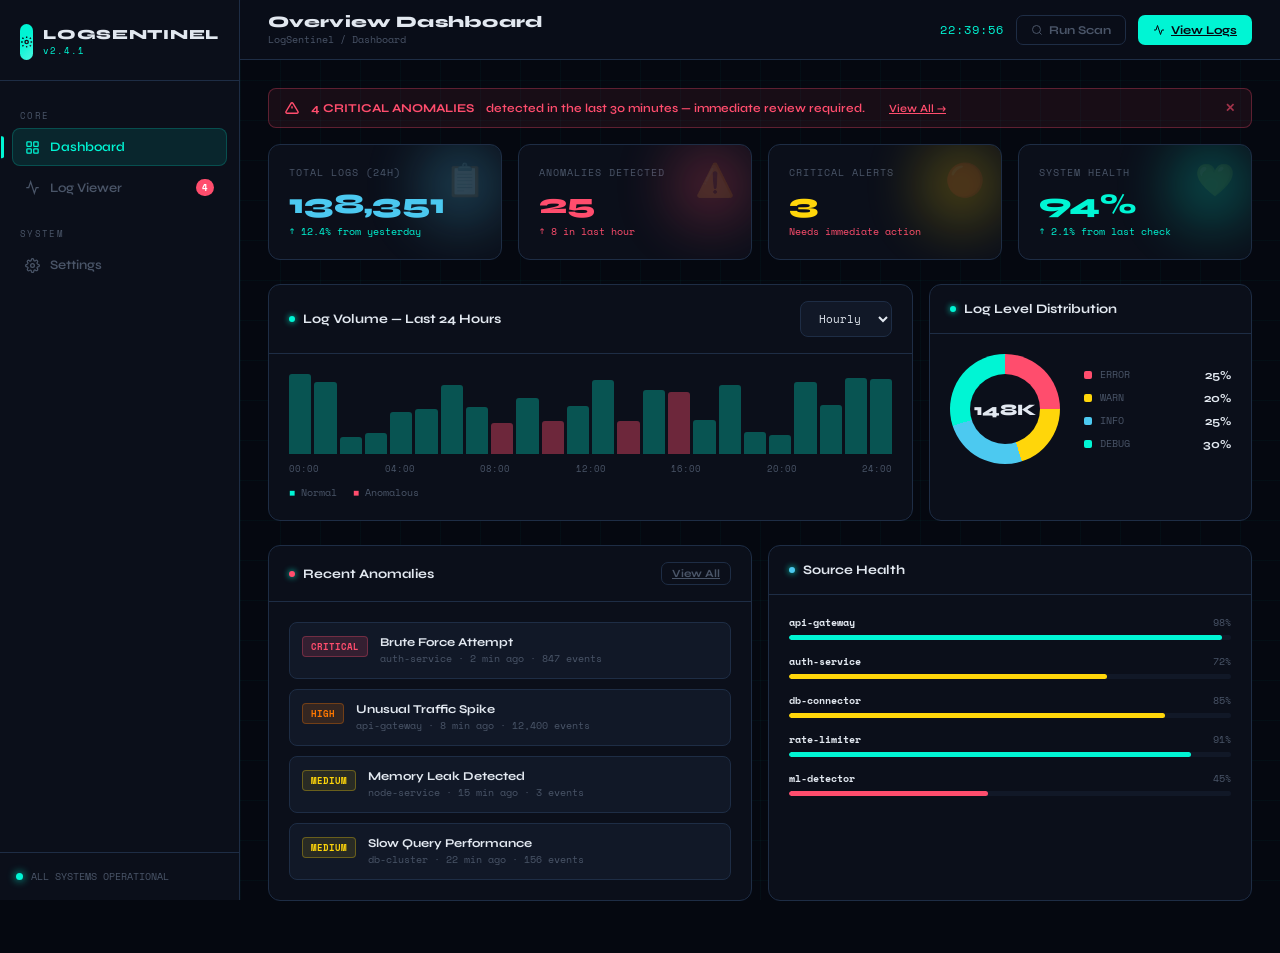
==== Frontend/index.html @ d0ed9a7e "rename Index.html to index.html" ====
<!DOCTYPE html>
<html lang="en">
<head>
  <meta charset="UTF-8" />
  <meta name="viewport" content="width=device-width, initial-scale=1.0" />
  <title>LogSentinel — Dashboard</title>
  <link rel="stylesheet" href="Css/style.css" />
</head>
<body>

<div class="app-shell">

  <!-- ═══════════════ SIDEBAR ═══════════════ -->
  <aside class="sidebar">
    <div class="sidebar-brand">
      <a class="brand-logo" href="index.html">
        <div class="brand-icon">
          <svg width="18" height="18" viewBox="0 0 24 24" fill="none" stroke="currentColor" stroke-width="2.5">
            <circle cx="12" cy="12" r="3"/>
            <path d="M12 2v3M12 19v3M4.22 4.22l2.12 2.12M17.66 17.66l2.12 2.12M2 12h3M19 12h3M4.22 19.78l2.12-2.12M17.66 6.34l2.12-2.12"/>
          </svg>
        </div>
        <div>
          <span class="brand-name">LogSentinel</span>
          <span class="brand-sub">v2.4.1 </span>
        </div>
      </a>
    </div>

    <nav class="sidebar-nav">
      <div class="nav-section-label">Core</div>

      <a class="nav-item active" href="index.html">
        <svg width="15" height="15" viewBox="0 0 24 24" fill="none" stroke="currentColor" stroke-width="2">
          <rect x="3" y="3" width="7" height="7" rx="1"/><rect x="14" y="3" width="7" height="7" rx="1"/>
          <rect x="3" y="14" width="7" height="7" rx="1"/><rect x="14" y="14" width="7" height="7" rx="1"/>
        </svg>
        Dashboard
      </a>

      <a class="nav-item" href="logs.html">
        <svg width="15" height="15" viewBox="0 0 24 24" fill="none" stroke="currentColor" stroke-width="2">
          <polyline points="22 12 18 12 15 21 9 3 6 12 2 12"/>
        </svg>
        Log Viewer
        <span class="nav-badge" id="anomaly-badge">4</span>
      </a>

      <div class="nav-section-label" style="margin-top:8px">System</div>

      <a class="nav-item" href="settings.html">
        <svg width="15" height="15" viewBox="0 0 24 24" fill="none" stroke="currentColor" stroke-width="2">
          <circle cx="12" cy="12" r="3"/>
          <path d="M19.4 15a1.65 1.65 0 00.33 1.82l.06.06a2 2 0 010 2.83 2 2 0 01-2.83 0l-.06-.06a1.65 1.65 0 00-1.82-.33 1.65 1.65 0 00-1 1.51V21a2 2 0 01-4 0v-.09A1.65 1.65 0 009 19.4a1.65 1.65 0 00-1.82.33l-.06.06a2 2 0 01-2.83-2.83l.06-.06A1.65 1.65 0 004.68 15a1.65 1.65 0 00-1.51-1H3a2 2 0 010-4h.09A1.65 1.65 0 004.6 9a1.65 1.65 0 00-.33-1.82l-.06-.06a2 2 0 012.83-2.83l.06.06A1.65 1.65 0 009 4.68a1.65 1.65 0 001-1.51V3a2 2 0 014 0v.09a1.65 1.65 0 001 1.51 1.65 1.65 0 001.82-.33l.06-.06a2 2 0 012.83 2.83l-.06.06A1.65 1.65 0 0019.4 9a1.65 1.65 0 001.51 1H21a2 2 0 010 4h-.09a1.65 1.65 0 00-1.51 1z"/>
        </svg>
        Settings
      </a>
    </nav>

    <div class="sidebar-footer">
      <div class="system-status">
        <div class="status-dot"></div>
        ALL SYSTEMS OPERATIONAL
      </div>
    </div>
  </aside>

  <!-- ═══════════════ MAIN ═══════════════ -->
  <div class="main">

    <header class="header">
      <div class="header-left">
        <div class="page-title">Overview Dashboard</div>
        <div class="page-breadcrumb">LogSentinel / Dashboard</div>
      </div>
      <div class="header-right">
        <div class="header-clock" id="clock">--:--:--</div>
        <button class="btn btn-ghost" id="scan-btn" onclick="triggerScan()">
          <svg width="12" height="12" viewBox="0 0 24 24" fill="none" stroke="currentColor" stroke-width="2">
            <circle cx="11" cy="11" r="8"/><line x1="21" y1="21" x2="16.65" y2="16.65"/>
          </svg>
          Run Scan
        </button>
        <a class="btn btn-primary" href="logs.html">
          <svg width="12" height="12" viewBox="0 0 24 24" fill="none" stroke="currentColor" stroke-width="2">
            <polyline points="22 12 18 12 15 21 9 3 6 12 2 12"/>
          </svg>
          View Logs
        </a>
      </div>
    </header>

    <div class="page-content">

      <!-- Critical Alert -->
      <div class="alert-strip danger" id="critical-alert">
        <svg width="14" height="14" viewBox="0 0 24 24" fill="none" stroke="currentColor" stroke-width="2.5">
          <path d="M10.29 3.86L1.82 18a2 2 0 001.71 3h16.94a2 2 0 001.71-3L13.71 3.86a2 2 0 00-3.42 0z"/>
          <line x1="12" y1="9" x2="12" y2="13"/><line x1="12" y1="17" x2="12.01" y2="17"/>
        </svg>
        <strong>4 CRITICAL ANOMALIES</strong> detected in the last 30 minutes — immediate review required.
        <a href="logs.html" style="margin-left:12px;color:inherit;font-size:11px;text-decoration:underline">View All →</a>
        <span style="margin-left:auto;cursor:pointer;opacity:0.6" onclick="this.parentElement.style.display='none'">✕</span>
      </div>

      <!-- Stats -->
      <div class="stats-grid">
        <div class="stat-card info">
          <div class="stat-label">Total Logs (24h)</div>
          <div class="stat-value" id="stat-total">0</div>
          <div class="stat-change up">↑ 12.4% from yesterday</div>
          <div class="stat-icon">📋</div>
        </div>
        <div class="stat-card danger">
          <div class="stat-label">Anomalies Detected</div>
          <div class="stat-value" id="stat-anomaly">0</div>
          <div class="stat-change down">↑ 8 in last hour</div>
          <div class="stat-icon">⚠️</div>
        </div>
        <div class="stat-card warning">
          <div class="stat-label">Critical Alerts</div>
          <div class="stat-value" id="stat-critical">0</div>
          <div class="stat-change down">Needs immediate action</div>
          <div class="stat-icon">🔴</div>
        </div>
        <div class="stat-card success">
          <div class="stat-label">System Health</div>
          <div class="stat-value" id="stat-health">--</div>
          <div class="stat-change up">↑ 2.1% from last check</div>
          <div class="stat-icon">💚</div>
        </div>
      </div>

      <!-- Volume chart + donut -->
      <div class="content-grid wide">
        <div class="panel">
          <div class="panel-header">
            <div class="panel-title">
              <span class="panel-title-dot"></span>
              Log Volume — Last 24 Hours
            </div>
            <select class="select-input" onchange="updateChart(this.value)">
              <option>Hourly</option>
              <option>6-Hour</option>
              <option>Daily</option>
            </select>
          </div>
          <div class="panel-body">
            <div class="mini-bar-chart" id="volume-chart"></div>
            <div class="chart-labels" id="chart-labels"></div>
            <div class="chart-legend">
              <span><span style="color:var(--accent)">■</span> Normal</span>
              <span><span style="color:var(--danger)">■</span> Anomalous</span>
            </div>
          </div>
        </div>

        <div class="panel">
          <div class="panel-header">
            <div class="panel-title">
              <span class="panel-title-dot"></span>
              Log Level Distribution
            </div>
          </div>
          <div class="panel-body">
            <div class="donut-wrap">
              <div class="donut" style="position:relative">
                <span class="donut-center">148K</span>
              </div>
              <div class="donut-legend">
                <div class="legend-item">
                  <div class="legend-dot" style="background:var(--danger)"></div>
                  <span class="legend-label">ERROR</span>
                  <span class="legend-val">25%</span>
                </div>
                <div class="legend-item">
                  <div class="legend-dot" style="background:var(--warning)"></div>
                  <span class="legend-label">WARN</span>
                  <span class="legend-val">20%</span>
                </div>
                <div class="legend-item">
                  <div class="legend-dot" style="background:var(--info)"></div>
                  <span class="legend-label">INFO</span>
                  <span class="legend-val">25%</span>
                </div>
                <div class="legend-item">
                  <div class="legend-dot" style="background:var(--success)"></div>
                  <span class="legend-label">DEBUG</span>
                  <span class="legend-val">30%</span>
                </div>
              </div>
            </div>
          </div>
        </div>
      </div>

      <!-- Anomaly list + Source health -->
      <div class="content-grid">
        <div class="panel">
          <div class="panel-header">
            <div class="panel-title">
              <span class="panel-title-dot" style="background:var(--danger)"></span>
              Recent Anomalies
            </div>
            <a class="btn btn-ghost" href="logs.html" style="font-size:11px;padding:4px 10px">View All</a>
          </div>
          <div class="panel-body">
            <div class="anomaly-list" id="dashboard-anomalies">
              <div style="color:var(--muted);font-size:12px;text-align:center;padding:20px">Loading…</div>
            </div>
          </div>
        </div>

        <div class="panel">
          <div class="panel-header">
            <div class="panel-title">
              <span class="panel-title-dot" style="background:var(--info)"></span>
              Source Health
            </div>
          </div>
          <div class="panel-body"> 
            <div class="progress-list" id="source-health"></div>
          </div>
        </div>
      </div>

    </div><!-- /page-content -->
  </div><!-- /main -->
</div><!-- /app-shell -->

<div class="toast-container" id="toast-container"></div>

<script src="Javascript/api.js"></script>
<script src="Javascript/dashboard.js"></script>
<script src="Javascript/logs.js"></script>
</body>
</html>
---- Frontend/Css/style.css ----
@import url('https://fonts.googleapis.com/css2?family=Space+Mono:wght@400;700&family=Syne:wght@400;600;700;800&display=swap');

:root {
  --bg: #050810;
  --surface: #0b0f1a;
  --surface2: #111827;
  --border: #1e2d45;
  --accent: #00f5d4;
  --accent2: #ff4d6d;
  --text: #e2e8f0;
  --muted: #4a5568;
  --danger: #ff4d6d;
  --warning: #ffd60a;
  --success: #00f5d4;
  --info: #4cc9f0;
  --glow: 0 0 20px rgba(0,245,212,0.15);
  --glow-danger: 0 0 20px rgba(255,77,109,0.2);
  --sidebar-w: 240px;
  --header-h: 60px;
}

*, *::before, *::after { box-sizing: border-box; margin: 0; padding: 0; }

body {
  font-family: 'Syne', sans-serif;
  background: var(--bg);
  color: var(--text);
  min-height: 100vh;
  overflow-x: hidden;
}

body::before {
  content: '';
  position: fixed; inset: 0;
  background-image:
    linear-gradient(rgba(0,245,212,0.03) 1px, transparent 1px),
    linear-gradient(90deg, rgba(0,245,212,0.03) 1px, transparent 1px);
  background-size: 40px 40px;
  pointer-events: none; z-index: 0;
}

body::after {
  content: '';
  position: fixed; top: -50%; left: -20%;
  width: 600px; height: 600px;
  background: radial-gradient(circle, rgba(0,245,212,0.04) 0%, transparent 70%);
  pointer-events: none; z-index: 0;
  animation: pulse-bg 8s ease-in-out infinite alternate;
}

@keyframes pulse-bg { 0%{transform:translate(0,0)} 100%{transform:translate(10%,10%)} }

.app-shell { display: flex; min-height: 100vh; position: relative; z-index: 1; }

/* SIDEBAR */
.sidebar {
  width: var(--sidebar-w);
  background: var(--surface);
  border-right: 1px solid var(--border);
  display: flex; flex-direction: column;
  position: fixed; top: 0; left: 0;
  height: 100vh; z-index: 100;
}

.sidebar-brand { padding: 24px 20px 20px; border-bottom: 1px solid var(--border); }

.brand-logo { display: flex; align-items: center; gap: 10px; text-decoration: none; }

.brand-icon {
  width: 36px; height: 36px;
  background: var(--accent); border-radius: 8px;
  display: flex; align-items: center; justify-content: center;
  position: relative; overflow: hidden;
}
.brand-icon::before {
  content: ''; position: absolute; inset: 0;
  background: linear-gradient(135deg, transparent 40%, rgba(255,255,255,0.3));
}
.brand-icon svg { color: var(--bg); }

.brand-name { font-size: 14px; font-weight: 800; color: var(--text); letter-spacing: 0.05em; text-transform: uppercase; line-height: 1; display: block; }
.brand-sub  { font-family: 'Space Mono', monospace; font-size: 9px; color: var(--accent); letter-spacing: 0.1em; margin-top: 2px; display: block; }

.sidebar-nav { flex: 1; padding: 16px 12px; overflow-y: auto; }

.nav-section-label {
  font-family: 'Space Mono', monospace; font-size: 9px;
  letter-spacing: 0.15em; color: var(--muted);
  text-transform: uppercase; padding: 12px 8px 6px;
}

.nav-item {
  display: flex; align-items: center; gap: 10px;
  padding: 10px 12px; border-radius: 8px; margin-bottom: 2px;
  cursor: pointer; transition: all 0.2s;
  font-size: 13px; font-weight: 600; color: var(--muted);
  text-decoration: none; position: relative;
  border: 1px solid transparent;
}
.nav-item:hover { background: rgba(0,245,212,0.05); color: var(--text); border-color: var(--border); }
.nav-item.active { background: rgba(0,245,212,0.1); color: var(--accent); border-color: rgba(0,245,212,0.2); }
.nav-item.active::before {
  content: ''; position: absolute;
  left: -12px; top: 50%; transform: translateY(-50%);
  width: 3px; height: 60%;
  background: var(--accent); border-radius: 0 2px 2px 0;
}

.nav-badge {
  margin-left: auto;
  background: var(--accent2); color: #fff;
  font-family: 'Space Mono', monospace;
  font-size: 9px; font-weight: 700;
  padding: 2px 6px; border-radius: 10px;
  animation: badge-pulse 2s ease-in-out infinite;
}
@keyframes badge-pulse { 0%,100%{opacity:1} 50%{opacity:.6} }

.sidebar-footer { padding: 16px; border-top: 1px solid var(--border); }
.system-status { display: flex; align-items: center; gap: 8px; font-family: 'Space Mono', monospace; font-size: 10px; color: var(--muted); }
.status-dot { width: 7px; height: 7px; border-radius: 50%; background: var(--success); box-shadow: 0 0 8px var(--success); animation: dot-blink 1.5s ease-in-out infinite; }
@keyframes dot-blink { 0%,100%{opacity:1} 50%{opacity:.3} }

/* MAIN */
.main { margin-left: var(--sidebar-w); flex: 1; display: flex; flex-direction: column; min-height: 100vh; }

.header {
  height: var(--header-h);
  background: rgba(11,15,26,0.85); backdrop-filter: blur(12px);
  border-bottom: 1px solid var(--border);
  display: flex; align-items: center; justify-content: space-between;
  padding: 0 28px; position: sticky; top: 0; z-index: 50;
}
.page-title { font-size: 16px; font-weight: 800; color: var(--text); letter-spacing: 0.02em; }
.page-breadcrumb { font-family: 'Space Mono', monospace; font-size: 10px; color: var(--muted); margin-top: 1px; }
.header-right { display: flex; align-items: center; gap: 12px; }
.header-clock { font-family: 'Space Mono', monospace; font-size: 12px; color: var(--accent); letter-spacing: 0.08em; }

/* BUTTONS */
.btn { display: inline-flex; align-items: center; gap: 6px; padding: 7px 14px; border-radius: 7px; font-family: 'Syne', sans-serif; font-size: 12px; font-weight: 700; cursor: pointer; border: 1px solid transparent; transition: all 0.2s; }
.btn-primary { background: var(--accent); color: var(--bg); }
.btn-primary:hover { background: #00dfc0; box-shadow: var(--glow); transform: translateY(-1px); }
.btn-ghost { background: transparent; color: var(--muted); border-color: var(--border); }
.btn-ghost:hover { color: var(--text); border-color: var(--accent); }
.btn-danger { background: rgba(255,77,109,0.1); color: var(--danger); border-color: rgba(255,77,109,0.3); }
.btn-danger:hover { background: var(--danger); color: #fff; box-shadow: var(--glow-danger); }

/* PAGE CONTENT */
.page-content { padding: 28px; flex: 1; }

/* STATS */
.stats-grid { display: grid; grid-template-columns: repeat(4,1fr); gap: 16px; margin-bottom: 24px; }

.stat-card {
  background: var(--surface); border: 1px solid var(--border);
  border-radius: 12px; padding: 20px;
  position: relative; overflow: hidden;
  transition: border-color 0.2s, box-shadow 0.2s;
}
.stat-card:hover { border-color: rgba(0,245,212,0.25); box-shadow: var(--glow); }
.stat-card::before { content: ''; position: absolute; top: 0; right: 0; width: 80px; height: 80px; border-radius: 50%; filter: blur(30px); opacity: 0.3; }
.stat-card.danger::before  { background: var(--danger); }
.stat-card.warning::before { background: var(--warning); }
.stat-card.success::before { background: var(--success); }
.stat-card.info::before    { background: var(--info); }

.stat-label { font-family: 'Space Mono', monospace; font-size: 10px; color: var(--muted); letter-spacing: 0.1em; text-transform: uppercase; margin-bottom: 10px; }
.stat-value { font-size: 28px; font-weight: 800; line-height: 1; margin-bottom: 6px; }
.stat-card.danger .stat-value  { color: var(--danger); }
.stat-card.warning .stat-value { color: var(--warning); }
.stat-card.success .stat-value { color: var(--success); }
.stat-card.info .stat-value    { color: var(--info); }
.stat-change { font-family: 'Space Mono', monospace; font-size: 10px; color: var(--muted); }
.stat-change.up   { color: var(--success); }
.stat-change.down { color: var(--danger); }
.stat-icon { position: absolute; top: 16px; right: 16px; opacity: 0.1; font-size: 32px; }

/* PANELS */
.content-grid { display: grid; grid-template-columns: 1fr 1fr; gap: 16px; margin-bottom: 24px; }
.content-grid.wide { grid-template-columns: 2fr 1fr; }
.panel { background: var(--surface); border: 1px solid var(--border); border-radius: 12px; overflow: hidden; }
.panel-header { display: flex; align-items: center; justify-content: space-between; padding: 16px 20px; border-bottom: 1px solid var(--border); }
.panel-title { font-size: 13px; font-weight: 700; color: var(--text); display: flex; align-items: center; gap: 8px; }
.panel-title-dot { width: 6px; height: 6px; border-radius: 50%; background: var(--accent); box-shadow: 0 0 6px var(--accent); }
.panel-body { padding: 20px; }

/* CHARTS */
.mini-bar-chart { display: flex; align-items: flex-end; gap: 3px; height: 80px; }
.bar { flex: 1; border-radius: 3px 3px 0 0; background: rgba(0,245,212,0.3); transition: background 0.2s; min-height: 4px; cursor: pointer; }
.bar:hover { background: var(--accent); }
.bar.danger { background: rgba(255,77,109,0.4); }
.bar.danger:hover { background: var(--danger); }
.chart-labels { display: flex; justify-content: space-between; margin-top: 8px; font-family: 'Space Mono', monospace; font-size: 9px; color: var(--muted); }
.chart-legend { display: flex; gap: 16px; margin-top: 10px; }
.chart-legend span { font-family: 'Space Mono', monospace; font-size: 10px; color: var(--muted); }

/* DONUT */
.donut-wrap { display: flex; align-items: center; gap: 24px; }
.donut { width: 110px; height: 110px; border-radius: 50%; flex-shrink: 0; position: relative; background: conic-gradient(var(--danger) 0deg 90deg, var(--warning) 90deg 162deg, var(--info) 162deg 252deg, var(--success) 252deg 360deg); }
.donut::after { content: ''; position: absolute; inset: 20px; background: var(--surface); border-radius: 50%; }
.donut-center { position: absolute; inset: 0; display: flex; align-items: center; justify-content: center; z-index: 1; font-size: 16px; font-weight: 800; color: var(--text); }
.donut-legend { flex: 1; display: flex; flex-direction: column; gap: 8px; }
.legend-item { display: flex; align-items: center; gap: 8px; font-size: 11px; }
.legend-dot { width: 8px; height: 8px; border-radius: 2px; flex-shrink: 0; }
.legend-label { color: var(--muted); font-family: 'Space Mono', monospace; font-size: 10px; flex: 1; }
.legend-val { color: var(--text); font-weight: 700; font-size: 12px; }

/* ANOMALIES */
.anomaly-list { display: flex; flex-direction: column; gap: 10px; }
.anomaly-item { display: flex; align-items: flex-start; gap: 12px; padding: 12px; background: var(--surface2); border-radius: 8px; border: 1px solid var(--border); transition: border-color 0.2s; }
.anomaly-item:hover { border-color: rgba(255,77,109,0.3); }
.anomaly-severity { font-family: 'Space Mono', monospace; font-size: 9px; font-weight: 700; padding: 3px 8px; border-radius: 4px; flex-shrink: 0; margin-top: 1px; }
.sev-critical { background: rgba(255,77,109,0.15); color: var(--danger);  border: 1px solid rgba(255,77,109,0.3); }
.sev-high     { background: rgba(255,120,0,0.15);  color: #ff7800;        border: 1px solid rgba(255,120,0,0.3); }
.sev-medium   { background: rgba(255,214,10,0.1);  color: var(--warning); border: 1px solid rgba(255,214,10,0.3); }
.sev-low      { background: rgba(76,201,240,0.1);  color: var(--info);    border: 1px solid rgba(76,201,240,0.3); }
.anomaly-info { flex: 1; }
.anomaly-name { font-size: 12px; font-weight: 700; color: var(--text); margin-bottom: 2px; }
.anomaly-meta { font-family: 'Space Mono', monospace; font-size: 10px; color: var(--muted); }

/* PROGRESS */
.progress-list { display: flex; flex-direction: column; gap: 14px; }
.progress-label { display: flex; justify-content: space-between; font-size: 11px; margin-bottom: 5px; }
.progress-label span:first-child { color: var(--text); font-weight: 600; font-family: 'Space Mono', monospace; font-size: 10px; }
.progress-label span:last-child  { font-family: 'Space Mono', monospace; color: var(--muted); font-size: 10px; }
.progress-bar  { height: 5px; background: var(--surface2); border-radius: 3px; overflow: hidden; }
.progress-fill { height: 100%; border-radius: 3px; transition: width 1s ease; }

/* TABLE */
.data-table { width: 100%; border-collapse: collapse; font-size: 12px; }
.data-table th { font-family: 'Space Mono', monospace; font-size: 9px; letter-spacing: 0.1em; text-transform: uppercase; color: var(--muted); padding: 10px 14px; text-align: left; border-bottom: 1px solid var(--border); }
.data-table td { padding: 10px 14px; border-bottom: 1px solid rgba(30,45,69,0.4); color: var(--text); vertical-align: middle; }
.data-table tr:hover td { background: rgba(0,245,212,0.03); }
.data-table tr:last-child td { border-bottom: none; }

/* PILLS */
.pill { display: inline-block; font-family: 'Space Mono', monospace; font-size: 9px; font-weight: 700; padding: 2px 8px; border-radius: 10px; letter-spacing: 0.05em; }
.pill-success { background: rgba(0,245,212,0.1);  color: var(--success); border: 1px solid rgba(0,245,212,0.3); }
.pill-danger  { background: rgba(255,77,109,0.1); color: var(--danger);  border: 1px solid rgba(255,77,109,0.3); }
.pill-warning { background: rgba(255,214,10,0.1); color: var(--warning); border: 1px solid rgba(255,214,10,0.3); }
.pill-info    { background: rgba(76,201,240,0.1); color: var(--info);    border: 1px solid rgba(76,201,240,0.3); }

/* FILTERS */
.filter-bar { display: flex; gap: 10px; margin-bottom: 16px; flex-wrap: wrap; }
.search-input { flex: 1; min-width: 200px; background: var(--surface2); border: 1px solid var(--border); border-radius: 8px; padding: 8px 14px; color: var(--text); font-family: 'Space Mono', monospace; font-size: 12px; outline: none; transition: border-color 0.2s; }
.search-input::placeholder { color: var(--muted); }
.search-input:focus { border-color: var(--accent); }
.select-input { background: var(--surface2); border: 1px solid var(--border); border-radius: 8px; padding: 8px 14px; color: var(--text); font-family: 'Space Mono', monospace; font-size: 11px; outline: none; cursor: pointer; }
.select-input:focus { border-color: var(--accent); }

/* ALERT */
.alert-strip { display: flex; align-items: center; gap: 12px; padding: 12px 16px; border-radius: 8px; margin-bottom: 16px; font-size: 12px; font-weight: 600; }
.alert-strip.danger  { background: rgba(255,77,109,0.08); border: 1px solid rgba(255,77,109,0.3); color: var(--danger); }
.alert-strip.warning { background: rgba(255,214,10,0.06);  border: 1px solid rgba(255,214,10,0.3); color: var(--warning); }

/* LOG FEED */
.log-feed { font-family: 'Space Mono', monospace; font-size: 11px; max-height: 300px; overflow-y: auto; scrollbar-width: thin; scrollbar-color: var(--border) transparent; }
.log-entry { display: grid; grid-template-columns: 70px 55px 120px 1fr; gap: 8px; padding: 5px 0; border-bottom: 1px solid rgba(30,45,69,0.4); align-items: baseline; animation: log-in 0.3s ease; }
@keyframes log-in { from{opacity:0;transform:translateX(-6px)} to{opacity:1;transform:translateX(0)} }
.log-time   { color: var(--muted); font-size: 10px; }
.log-level  { font-weight: 700; font-size: 10px; }
.log-level.ERROR { color: var(--danger); }
.log-level.WARN  { color: var(--warning); }
.log-level.INFO  { color: var(--info); }
.log-level.DEBUG { color: var(--muted); }
.log-source { color: var(--accent); opacity: 0.8; font-size: 10px; overflow: hidden; text-overflow: ellipsis; white-space: nowrap; }
.log-msg    { color: var(--text); opacity: 0.8; font-size: 10px; overflow: hidden; text-overflow: ellipsis; white-space: nowrap; }

/* TOAST */
.toast-container { position: fixed; bottom: 24px; right: 24px; z-index: 9999; display: flex; flex-direction: column; gap: 8px; }
.toast { background: var(--surface2); border: 1px solid var(--border); border-radius: 10px; padding: 12px 16px; min-width: 260px; display: flex; gap: 10px; align-items: flex-start; box-shadow: 0 8px 32px rgba(0,0,0,0.5); animation: toast-in 0.3s ease; }
@keyframes toast-in { from{opacity:0;transform:translateX(20px)} to{opacity:1;transform:translateX(0)} }
.toast-icon  { font-size: 16px; }
.toast-title { font-size: 12px; font-weight: 700; color: var(--text); }
.toast-msg   { font-family: 'Space Mono', monospace; font-size: 10px; color: var(--muted); margin-top: 2px; }

::-webkit-scrollbar { width: 5px; }
::-webkit-scrollbar-track { background: transparent; }
::-webkit-scrollbar-thumb { background: var(--border); border-radius: 3px; }

@media (max-width: 1100px) { .stats-grid{grid-template-columns:repeat(2,1fr)} .content-grid,.content-grid.wide{grid-template-columns:1fr} }
@media (max-width: 768px)  { .sidebar{transform:translateX(-100%)} .main{margin-left:0} }
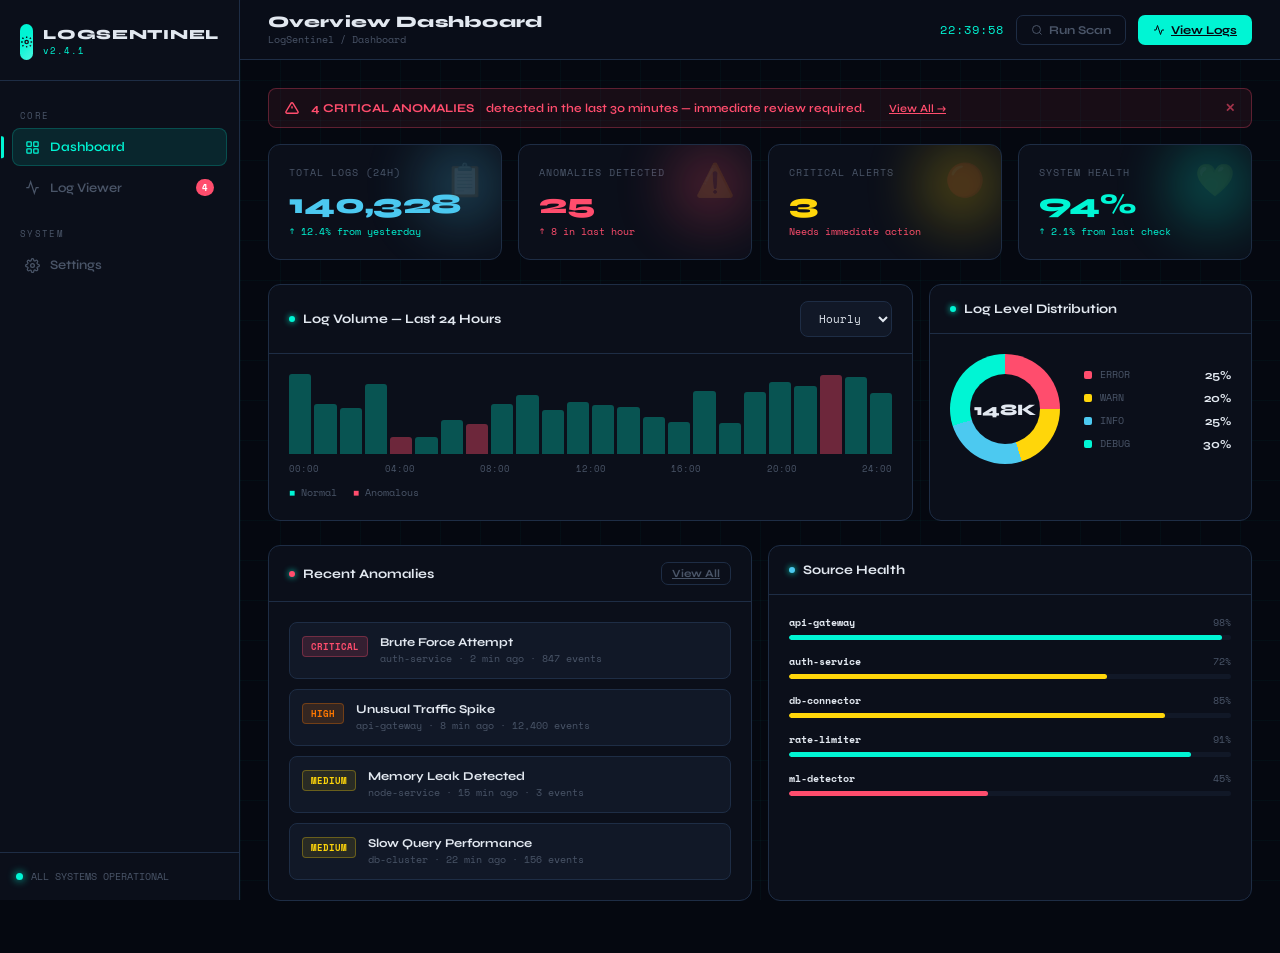
==== commit 785fbcb6: "fix: Clean up README, secure CORS, and fix frontend bugs" ====
--- a/Frontend/index.html
+++ b/Frontend/index.html
@@ -232,6 +232,5 @@
 
 <script src="Javascript/api.js"></script>
 <script src="Javascript/dashboard.js"></script>
-<script src="Javascript/logs.js"></script>
 </body>
 </html>
